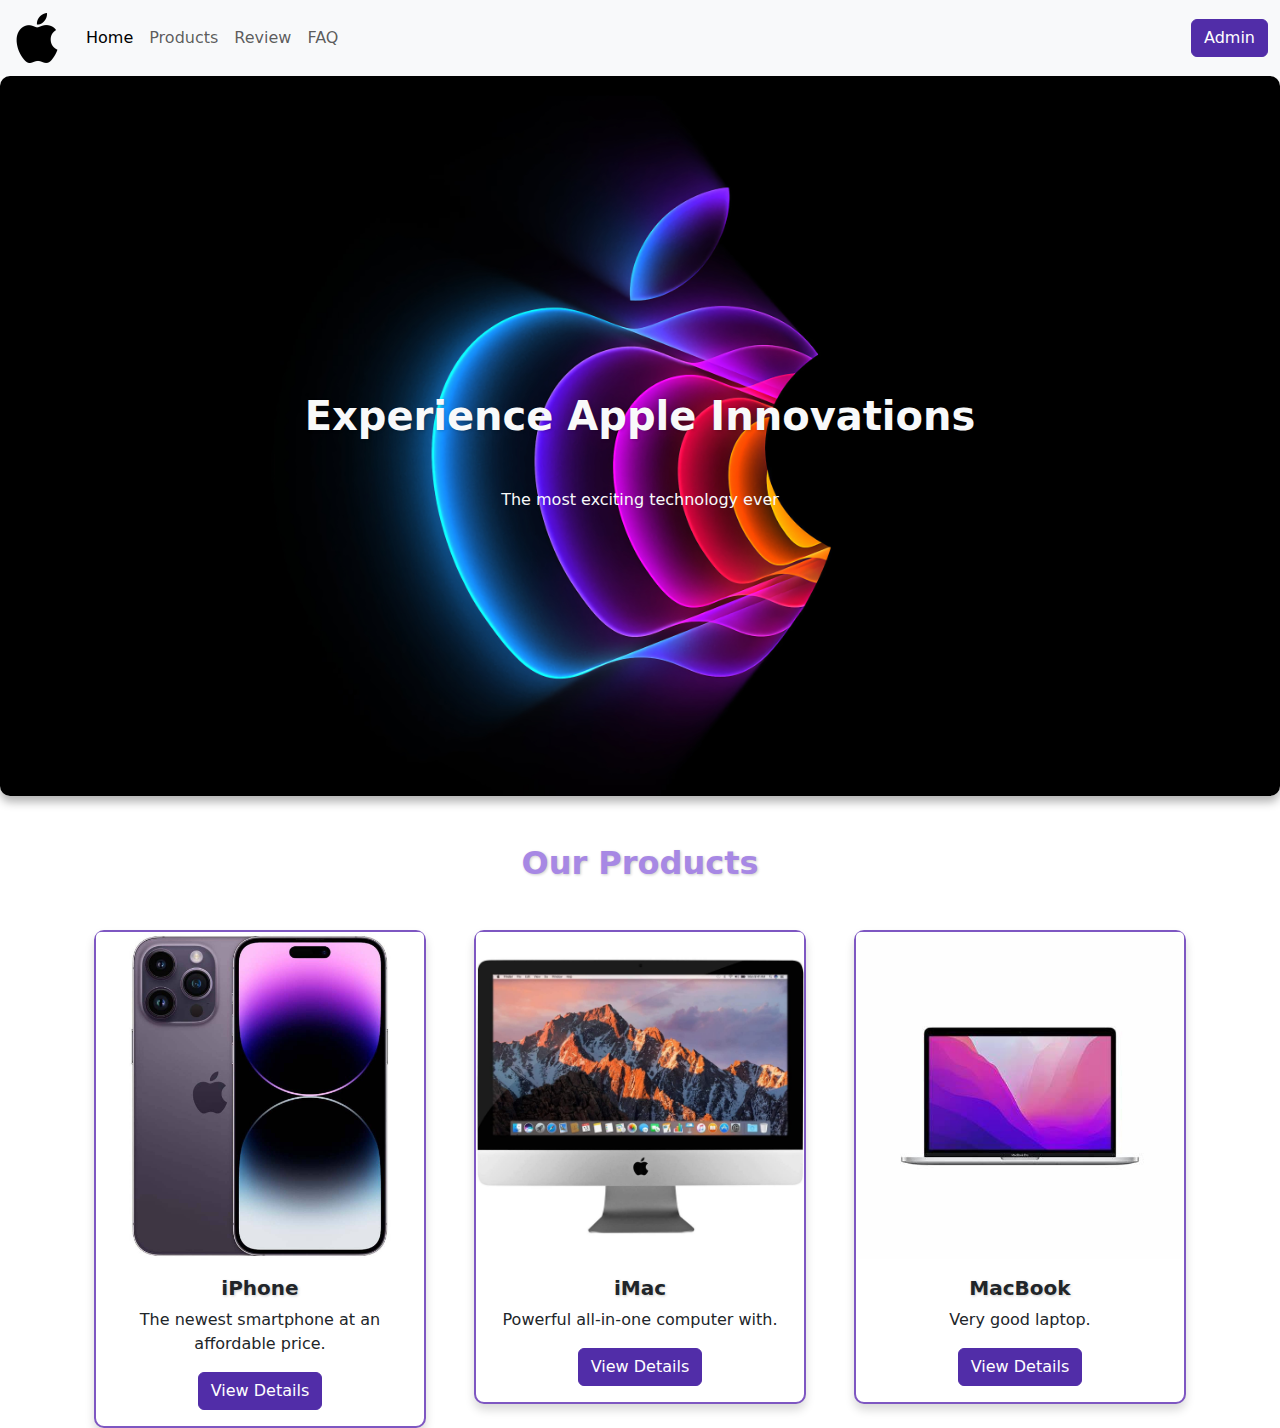
==== index.html @ 9c3735d9 "bootstrap" ====
<!doctype html>
<html lang="en">
<head>
    <meta charset="utf-8">
    <meta name="viewport" content="width=device-width, initial-scale=1">
    <title>Apple Product Showcase</title>
    <link rel="stylesheet" href="css/bootstrap.css">
    <link rel="stylesheet" href="css/_custom.css">
</head>
<body>
<header>
    <nav class="navbar navbar-expand-lg bg-body-tertiary">
        <div class="container-fluid">
            <a class="navbar-brand" href="#"><img src="images/apple-logo.png" alt="apple"></a>
            <button class="navbar-toggler" type="button" data-bs-toggle="collapse" data-bs-target="#navbarNav"
                    aria-controls="navbarNav" aria-expanded="false" aria-label="Toggle navigation">
                <span class="navbar-toggler-icon"></span>
            </button>
            <div class="collapse navbar-collapse" id="navbarNav">
                <ul class="navbar-nav me-auto">
                    <li class="nav-item">
                        <a class="nav-link active" aria-current="page" href="#">Home</a>
                    </li>
                    <li class="nav-item">
                        <a class="nav-link" href="#">Products</a>
                    </li>
                    <li class="nav-item">
                        <a class="nav-link" href="review.html">Review</a>
                    </li>
                    <li class="nav-item">
                        <a class="nav-link" href="faq.html">FAQ</a>
                    </li>
                </ul>
                <div>
                    <button type="button" class="btn btn-primary" data-bs-toggle="modal" data-bs-target="#adminModal">
                        Admin
                    </button>
                </div>
            </div>
        </div>
    </nav>
</header>

<div class="modal fade" id="adminModal" tabindex="-1" aria-labelledby="exampleModalLabel" aria-hidden="true">
    <div class="modal-dialog">
        <div class="modal-content">
            <div class="modal-header">
                <h1 class="modal-title fs-5" id="exampleModalLabel">Admin Section</h1>
                <button type="button" class="btn-close" data-bs-dismiss="modal" aria-label="Close"></button>
            </div>
            <div class="modal-body">
                <form>
                    <div class="mb-3">
                        <label for="exampleInputEmail1" class="form-label">Email Address</label>
                        <input type="email" class="form-control" id="exampleInputEmail1" aria-describedby="emailHelp">
                        <div id="emailHelp" class="form-text">We'll never share your email with anyone else.</div>
                    </div>
                    <div class="mb-3">
                        <label for="exampleInputPassword1" class="form-label">Password</label>
                        <input type="password" class="form-control" id="exampleInputPassword1">
                    </div>
                    <div class="mb-3 form-check">
                        <input type="checkbox" class="form-check-input" id="exampleCheck1">
                        <label class="form-check-label" for="exampleCheck1">Remember me</label>
                    </div>
                    <button type="submit" class="btn btn-primary">
                        <a class="nav-link text-white" href="admin.html">Login</a>
                    </button>
                </form>
            </div>
        </div>
    </div>
</div>

<main>
    <section class="welcome-info d-flex align-items-center">
        <div class="container text-center text-light">
            <h1 class="m-5">Experience Apple Innovations</h1>
            <p>The most exciting technology ever</p>
        </div>
    </section>

    <section>
        <div class="container px-4 text-center">
            <h2 class="text-purple text-center m-5">Our Products</h2>
            <div class="row gx-5 gy-5">

                <div class="col-lg-4">
                    <div class="card">
                        <img src="images/iphone.jpg" class="card-img-top" alt="iPhone">
                        <div class="card-body">
                            <h5 class="card-title">iPhone</h5>
                            <p class="card-text">The newest smartphone at an affordable price.</p>
                            <button type="button" class="btn btn-primary" data-bs-toggle="modal" data-bs-target="#productModalIphone">
                                View Details
                            </button>
                        </div>
                    </div>
                </div>

                <div class="col-lg-4">
                    <div class="card">
                        <img src="images/imac.jpg" class="card-img-top" alt="iMac">
                        <div class="card-body">
                            <h5 class="card-title">iMac</h5>
                            <p class="card-text">Powerful all-in-one computer with.</p>
                            <button type="button" class="btn btn-primary" data-bs-toggle="modal" data-bs-target="#productModalImac">
                                View Details
                            </button>
                        </div>
                    </div>
                </div>

                <div class="col-lg-4">
                    <div class="card">
                        <img src="images/macbook.jpg" class="card-img-top" alt="MacBook">
                        <div class="card-body">
                            <h5 class="card-title">MacBook</h5>
                            <p class="card-text">Very good laptop.</p>
                            <button type="button" class="btn btn-primary" data-bs-toggle="modal" data-bs-target="#productModalMacbook">
                                View Details
                            </button>
                        </div>
                    </div>
                </div>

            </div>
        </div>
    </section>


    <div class="modal fade" id="productModalIphone" tabindex="-1" aria-labelledby="productModalIphoneLabel" aria-hidden="true">
        <div class="modal-dialog">
            <div class="modal-content">
                <div class="modal-header">
                    <h5 class="modal-title" id="productModalIphoneLabel">iPhone Details</h5>
                    <button type="button" class="btn-close" data-bs-dismiss="modal" aria-label="Close"></button>
                </div>
                <div class="modal-body">
                    <img src="images/iphone.jpg" alt="iPhone" class="img-fluid mb-3">
                    <p><strong>Description:</strong> The latest smartphone with a powerful processor, revolutionary camera, and elegant design.</p>
                    <p><strong>Price:</strong> $1,099 USD</p>
                </div>
                <div class="modal-footer">
                    <button type="button" class="btn btn-secondary" data-bs-dismiss="modal">Close</button>
                </div>
            </div>
        </div>
    </div>


    <div class="modal fade" id="productModalImac" tabindex="-1" aria-labelledby="productModalImacLabel" aria-hidden="true">
        <div class="modal-dialog">
            <div class="modal-content">
                <div class="modal-header">
                    <h5 class="modal-title" id="productModalImacLabel">iMac Details</h5>
                    <button type="button" class="btn-close" data-bs-dismiss="modal" aria-label="Close"></button>
                </div>
                <div class="modal-body">
                    <img src="images/imac.jpg" alt="iMac" class="img-fluid mb-3">
                    <p><strong>Description:</strong> Enjoy speed, performance, and unrivaled picture quality on a 24" Retina display.</p>
                    <p><strong>Price:</strong> $1,699 USD</p>
                </div>
                <div class="modal-footer">
                    <button type="button" class="btn btn-secondary" data-bs-dismiss="modal">Close</button>
                </div>
            </div>
        </div>
    </div>


    <div class="modal fade" id="productModalMacbook" tabindex="-1" aria-labelledby="productModalMacbookLabel" aria-hidden="true">
        <div class="modal-dialog">
            <div class="modal-content">
                <div class="modal-header">
                    <h5 class="modal-title" id="productModalMacbookLabel">MacBook Details</h5>
                    <button type="button" class="btn-close" data-bs-dismiss="modal" aria-label="Close"></button>
                </div>
                <div class="modal-body">
                    <img src="images/macbook.jpg" alt="MacBook" class="img-fluid mb-3">
                    <p><strong>Description:</strong> MacBook offers top-notch performance with a premium design. Ideal for professional use.</p>
                    <p><strong>Price:</strong> $2,099 USD</p>
                </div>
                <div class="modal-footer">
                    <button type="button" class="btn btn-secondary" data-bs-dismiss="modal">Close</button>
                </div>
            </div>
        </div>
    </div>

</main>
<script src="js/bootstrap.bundle.js"></script>
</body>
</html>
---- css/_custom.css ----
:root {
    --text-pink: #ffc5d4;
    --text-purple: #a788e4;
}

.welcome-info {
    background: url("../images/invite+Image.png");
    height: 80vh;
    background-size: cover;
    background-position: center;
}

.text-pink {
    color: var(--text-pink);
}

.text-purple {
    color: var(--text-purple);
}

h1, h2, h5 {
    font-weight: bold;
    text-shadow: 1px 1px 3px rgba(0, 0, 0, 0.2);
}

.welcome-info {
    color: white;
    box-shadow: 0 6px 10px rgba(0, 0, 0, 0.3);
    padding: 50px 0;
    border-radius: 10px;
}

.card {
    border: 2px solid #7E57C2; /* Světlejší fialová */
    box-shadow: 0 6px 10px rgba(0, 0, 0, 0.15);
    border-radius: 10px;
    transition: transform 0.3s ease, box-shadow 0.3s ease;
}

.card:hover {
    transform: scale(1.05);
    box-shadow: 0 10px 20px rgba(0, 0, 0, 0.3);
}

footer {
    background-color: #EDE7F6; /* Světlá fialková barva */
    padding: 20px 0;
    box-shadow: 0 -4px 8px rgba(0, 0, 0, 0.1);
}

.btn-primary {
    background-color: #512DA8; /* Tmavě fialová */
    border-color: #512DA8;
}

.btn-primary:hover {
    background-color: #673AB7; /* Světlejší fialová při hover */
    border-color: #673AB7;
}
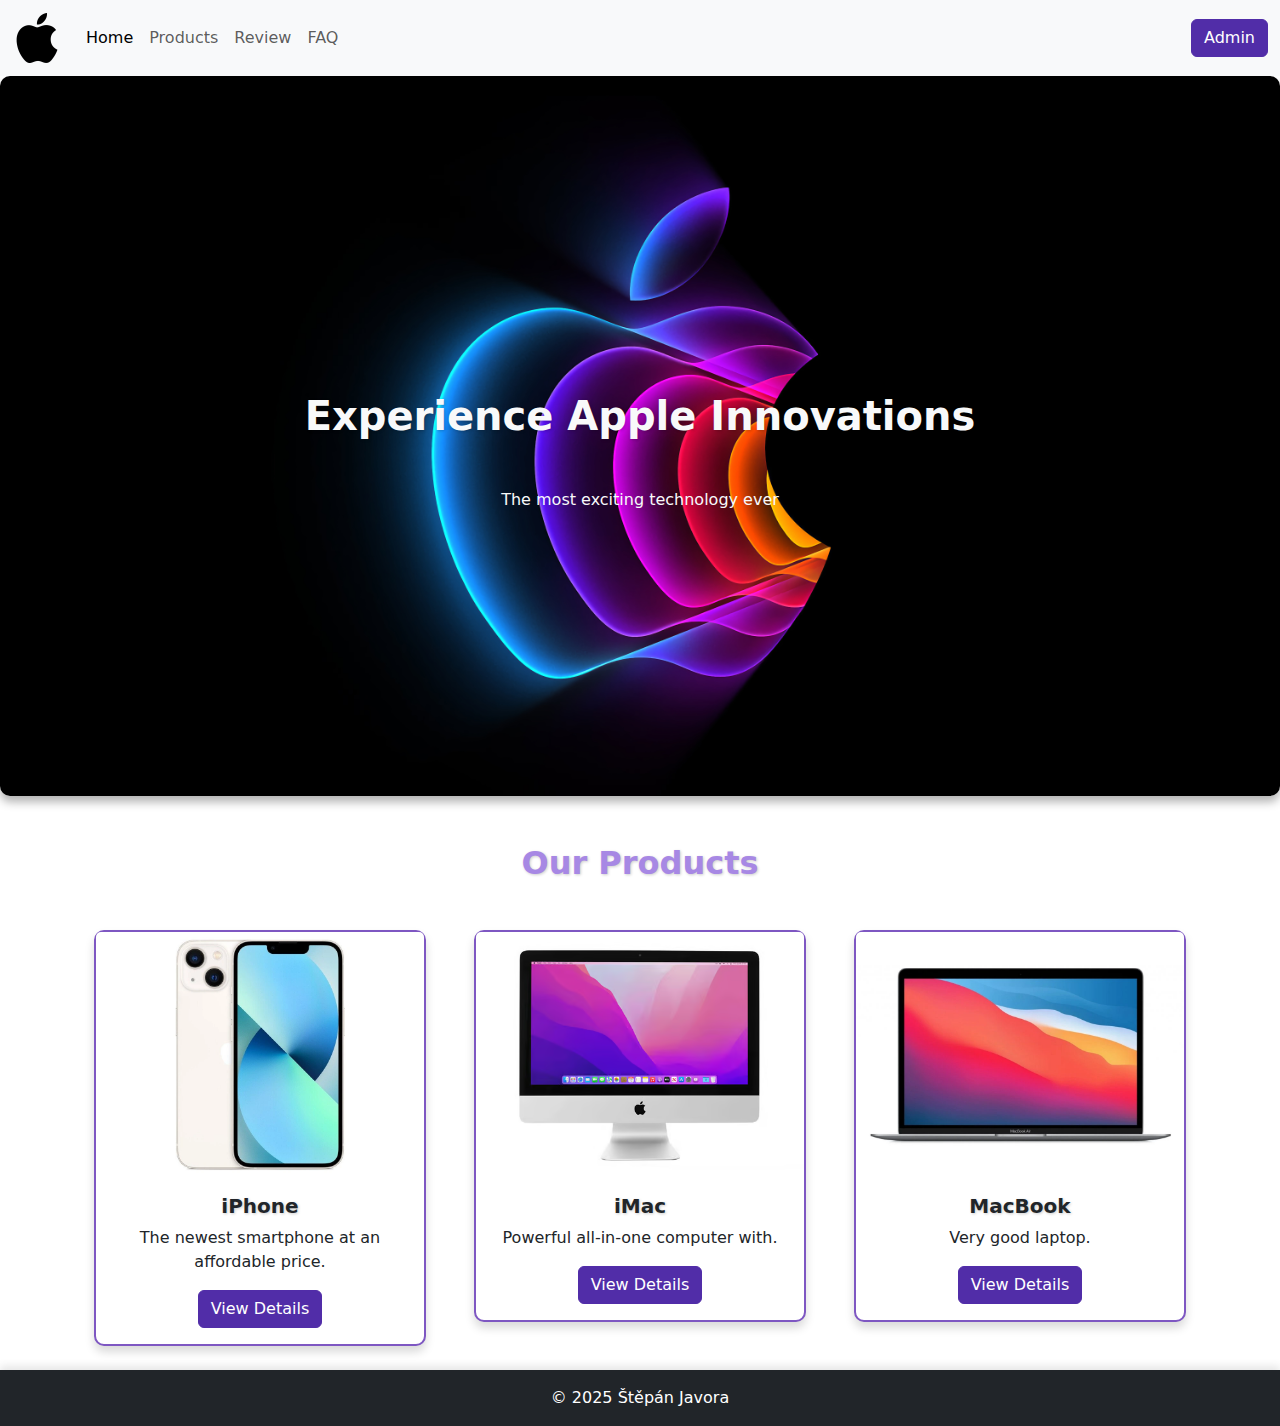
==== commit 78b08e2b: "bootstrap" ====
--- a/index.html
+++ b/index.html
@@ -22,7 +22,7 @@
                         <a class="nav-link active" aria-current="page" href="#">Home</a>
                     </li>
                     <li class="nav-item">
-                        <a class="nav-link" href="#">Products</a>
+                        <a class="nav-link" href="#produkty">Products</a>
                     </li>
                     <li class="nav-item">
                         <a class="nav-link" href="review.html">Review</a>
@@ -82,7 +82,7 @@
 
     <section>
         <div class="container px-4 text-center">
-            <h2 class="text-purple text-center m-5">Our Products</h2>
+            <h2 class="text-purple text-center m-5" id="produkty">Our Products</h2>
             <div class="row gx-5 gy-5">
 
                 <div class="col-lg-4">
@@ -91,7 +91,8 @@
                         <div class="card-body">
                             <h5 class="card-title">iPhone</h5>
                             <p class="card-text">The newest smartphone at an affordable price.</p>
-                            <button type="button" class="btn btn-primary" data-bs-toggle="modal" data-bs-target="#productModalIphone">
+                            <button type="button" class="btn btn-primary" data-bs-toggle="modal"
+                                    data-bs-target="#productModalIphone">
                                 View Details
                             </button>
                         </div>
@@ -104,7 +105,8 @@
                         <div class="card-body">
                             <h5 class="card-title">iMac</h5>
                             <p class="card-text">Powerful all-in-one computer with.</p>
-                            <button type="button" class="btn btn-primary" data-bs-toggle="modal" data-bs-target="#productModalImac">
+                            <button type="button" class="btn btn-primary" data-bs-toggle="modal"
+                                    data-bs-target="#productModalImac">
                                 View Details
                             </button>
                         </div>
@@ -117,7 +119,8 @@
                         <div class="card-body">
                             <h5 class="card-title">MacBook</h5>
                             <p class="card-text">Very good laptop.</p>
-                            <button type="button" class="btn btn-primary" data-bs-toggle="modal" data-bs-target="#productModalMacbook">
+                            <button type="button" class="btn btn-primary" data-bs-toggle="modal"
+                                    data-bs-target="#productModalMacbook">
                                 View Details
                             </button>
                         </div>
@@ -129,7 +132,8 @@
     </section>
 
 
-    <div class="modal fade" id="productModalIphone" tabindex="-1" aria-labelledby="productModalIphoneLabel" aria-hidden="true">
+    <div class="modal fade" id="productModalIphone" tabindex="-1" aria-labelledby="productModalIphoneLabel"
+         aria-hidden="true">
         <div class="modal-dialog">
             <div class="modal-content">
                 <div class="modal-header">
@@ -138,7 +142,8 @@
                 </div>
                 <div class="modal-body">
                     <img src="images/iphone.jpg" alt="iPhone" class="img-fluid mb-3">
-                    <p><strong>Description:</strong> The latest smartphone with a powerful processor, revolutionary camera, and elegant design.</p>
+                    <p><strong>Description:</strong> The latest smartphone with a powerful processor, revolutionary
+                        camera, and elegant design.</p>
                     <p><strong>Price:</strong> $1,099 USD</p>
                 </div>
                 <div class="modal-footer">
@@ -149,7 +154,8 @@
     </div>
 
 
-    <div class="modal fade" id="productModalImac" tabindex="-1" aria-labelledby="productModalImacLabel" aria-hidden="true">
+    <div class="modal fade" id="productModalImac" tabindex="-1" aria-labelledby="productModalImacLabel"
+         aria-hidden="true">
         <div class="modal-dialog">
             <div class="modal-content">
                 <div class="modal-header">
@@ -158,7 +164,8 @@
                 </div>
                 <div class="modal-body">
                     <img src="images/imac.jpg" alt="iMac" class="img-fluid mb-3">
-                    <p><strong>Description:</strong> Enjoy speed, performance, and unrivaled picture quality on a 24" Retina display.</p>
+                    <p><strong>Description:</strong> Enjoy speed, performance, and unrivaled picture quality on a 24"
+                        Retina display.</p>
                     <p><strong>Price:</strong> $1,699 USD</p>
                 </div>
                 <div class="modal-footer">
@@ -169,7 +176,8 @@
     </div>
 
 
-    <div class="modal fade" id="productModalMacbook" tabindex="-1" aria-labelledby="productModalMacbookLabel" aria-hidden="true">
+    <div class="modal fade" id="productModalMacbook" tabindex="-1" aria-labelledby="productModalMacbookLabel"
+         aria-hidden="true">
         <div class="modal-dialog">
             <div class="modal-content">
                 <div class="modal-header">
@@ -178,7 +186,8 @@
                 </div>
                 <div class="modal-body">
                     <img src="images/macbook.jpg" alt="MacBook" class="img-fluid mb-3">
-                    <p><strong>Description:</strong> MacBook offers top-notch performance with a premium design. Ideal for professional use.</p>
+                    <p><strong>Description:</strong> MacBook offers top-notch performance with a premium design. Ideal
+                        for professional use.</p>
                     <p><strong>Price:</strong> $2,099 USD</p>
                 </div>
                 <div class="modal-footer">
@@ -187,6 +196,10 @@
             </div>
         </div>
     </div>
+
+    <footer class="bg-dark text-white text-center py-3 mt-4">
+        <p class="mb-0">© 2025 Štěpán Javora</p>
+    </footer>
 
 </main>
 <script src="js/bootstrap.bundle.js"></script>
